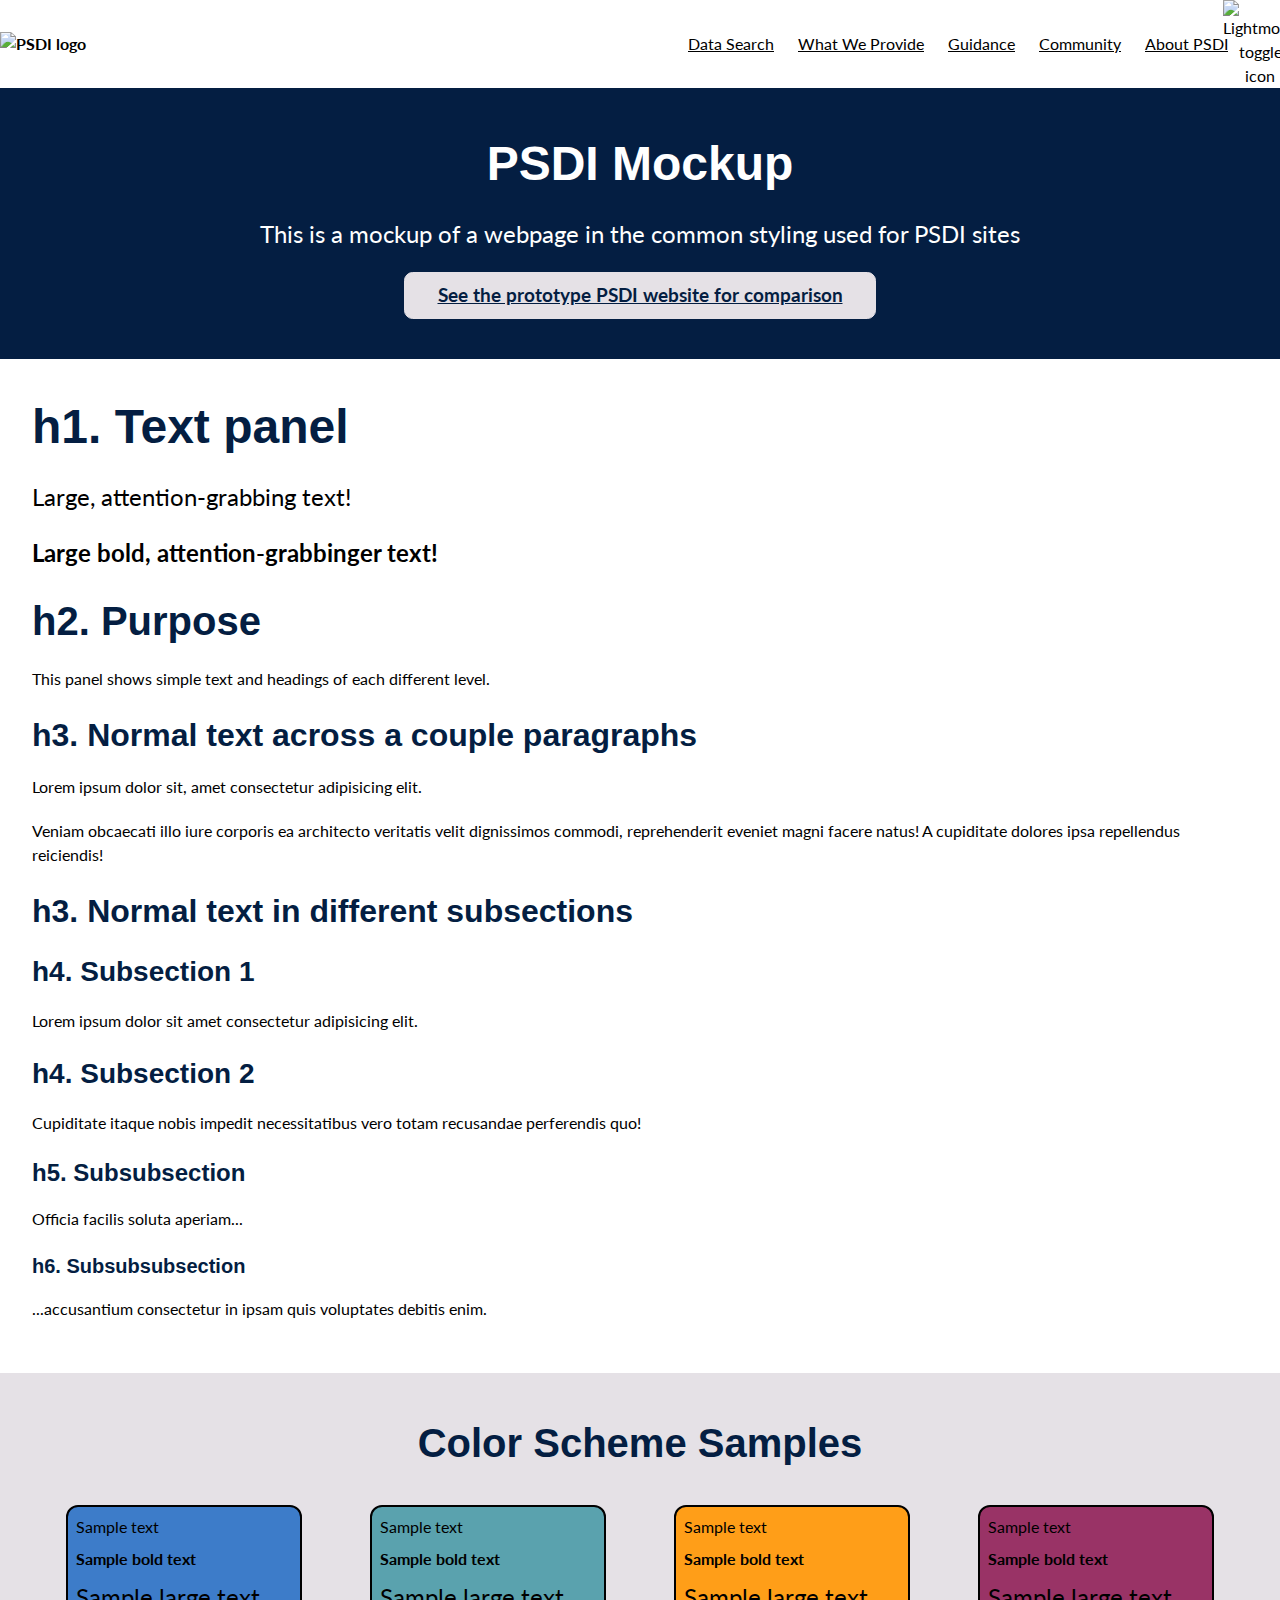
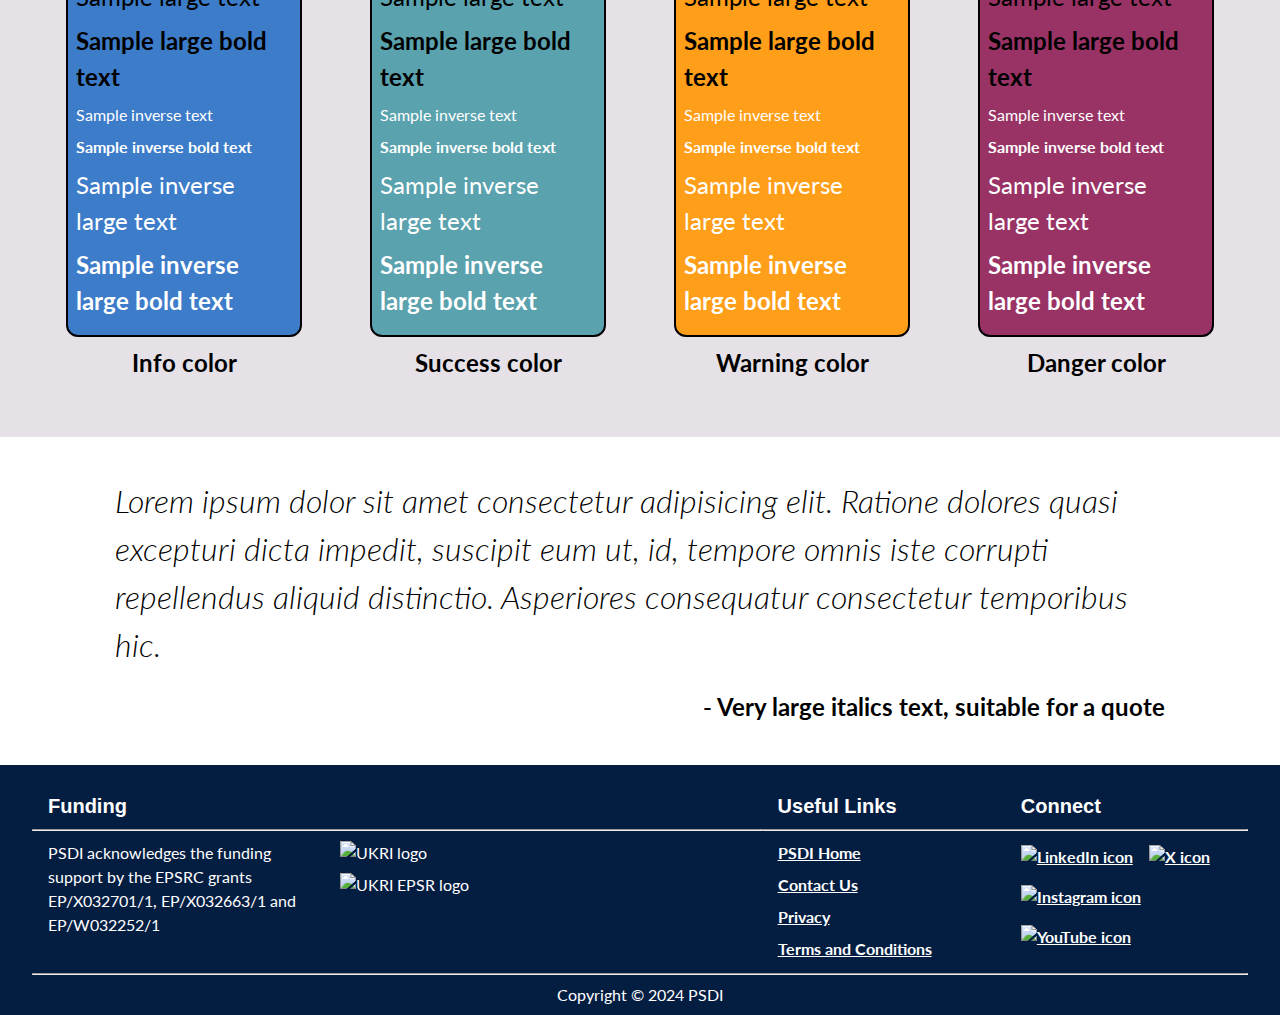
==== index.html @ dd7d6e01 "Cleanup unused reusable elements" ====
<!DOCTYPE html>
<html lang="en">

<head>
  <meta charset="UTF-8">
  <meta name="viewport" content="width=device-width, initial-scale=1.0">
  <link rel="icon" type="image/x-icon"
    href="https://psdi-uk.github.io/css-template/images/logo.svg">
    <link href="https://fonts.googleapis.com/css?family=Lato:400" rel="stylesheet" type="text/css">
    <link href="https://fonts.googleapis.com/css?family=Open+Sans+Condensed:700" rel="stylesheet" type="text/css">
    <link href="https://fonts.googleapis.com/css?family=Open+Sans:400" rel="stylesheet" type="text/css">
    <link href="https://fonts.googleapis.com/css?family=Lexend:400" rel="stylesheet" type="text/css">
  <link rel="stylesheet" href="style.css">
  <script src="color_mode.js" type="module"></script>
  <script type="module" defer>
    import { connectModeToggleButton } from './color_mode.js';
    connectModeToggleButton();
  </script>
  <title>PSDI Mockup</title>
</head>

<body>

  <header class="header" id="psdi-header">
    <div class="max-width-box navbar">
      <div class="header-left">
        <a class="navbar__brand" href="./">
          <div class="navbar__logo">
            <img src="https://psdi-uk.github.io/css-template/images/PSDI_Logo-darktext.png"
              alt="PSDI logo" class="lm-only">
            <img src="https://psdi-uk.github.io/css-template/images/PSDI_Logo-lighttext.png"
              alt="PSDI logo" class="dm-only">
          </div>
          <h5 class="navbar__title"></h5>
        </a>
      </div>
      <div class="navbar__items navbar__items--right">
        <a href="#" class="navbar__item navbar__link">Data Search</a>
        <a href="#" class="navbar__item navbar__link">What We Provide</a>
        <a href="#" class="navbar__item navbar__link">Guidance</a>
        <a href="#" class="navbar__item navbar__link">Community</a>
        <a href="#" class="navbar__item navbar__link">About PSDI</a>
        <button class="clean-btn color-mode-toggle"
          title="Switch between dark and light mode (currently light mode)"
          aria-label="Lightmode/darkmode toggle button">
          <img src="https://psdi-uk.github.io/css-template/images/lightmode-toggle-lm.svg"
            alt="Lightmode toggle icon" class="lm-only">
          <img src="https://psdi-uk.github.io/css-template/images/lightmode-toggle-dm.svg"
            alt="Darkmode toggle icon" class="dm-only">
        </button>
      </div>
    </div>
  </header>

  <div class="hero">
    <div class="max-width-box">
      <h1 class="hero__title">PSDI Mockup</h1>
      <p class="hero__subtitle">This is a mockup of a webpage in the common
        styling used for PSDI sites</p>
      <a class="button button--lg" href="https://psdistg.wpengine.com/">See the prototype PSDI
        website for comparison</a>
    </div>
  </div>

  <div class="text-panel">
    <div class="max-width-box">
      <h1>h1. Text panel</h1>
      <p class="large-text">Large, attention-grabbing text!</p>
      <p class="large-text bold-text">Large bold, attention-grabbinger text!</p>
      <h2>h2. Purpose</h2>
      <p>This panel shows simple text and headings of each different level.</p>
      <h3>h3. Normal text across a couple paragraphs</h3>
      <p>Lorem ipsum dolor sit, amet consectetur adipisicing elit.</p>
      <p>Veniam obcaecati illo iure corporis ea architecto veritatis velit dignissimos commodi,
        reprehenderit eveniet magni
        facere natus! A cupiditate dolores ipsa repellendus reiciendis!</p>
      <h3>h3. Normal text in different subsections</h3>
      <h4>h4. Subsection 1</h4>
      <p>Lorem ipsum dolor sit amet consectetur adipisicing elit.</p>
      <h4>h4. Subsection 2</h4>
      <p> Cupiditate itaque nobis impedit necessitatibus vero totam recusandae perferendis quo!</p>
      <h5>h5. Subsubsection</h5>
      <p>Officia facilis soluta aperiam...</p>
      <h6>h6. Subsubsubsection</h6>
      <p>...accusantium consectetur in ipsam quis voluptates debitis
        enim.</p>
    </div>
  </div>

  <div class="secondary">
    <div class="max-width-box">
      <h2 class="samples-heading">Color Scheme Samples</h2>
      <div class="samples-display">
        <div class="sample-card">
          <div class="color-sample info-bg">
            <p>Sample text</p>
            <p class="bold-text">Sample bold text</p>
            <p class="large-text">Sample large text</p>
            <p class="large-text bold-text">Sample large bold text</p>
            <p class="inverse-text">Sample inverse text</p>
            <p class="inverse-text bold-text">Sample inverse bold text</p>
            <p class="inverse-text large-text">Sample inverse large text</p>
            <p class="inverse-text large-text bold-text">Sample inverse large bold text</p>
          </div>
          <div class="sample-label">Info color</div>
        </div>
        <div class="sample-card">
          <div class="color-sample success-bg">
            <p>Sample text</p>
            <p class="bold-text">Sample bold text</p>
            <p class="large-text">Sample large text</p>
            <p class="large-text bold-text">Sample large bold text</p>
            <p class="inverse-text">Sample inverse text</p>
            <p class="inverse-text bold-text">Sample inverse bold text</p>
            <p class="inverse-text large-text">Sample inverse large text</p>
            <p class="inverse-text large-text bold-text">Sample inverse large bold text</p>
          </div>
          <div class="sample-label">Success color</div>
        </div>
        <div class="sample-card">
          <div class="color-sample warning-bg">
            <p>Sample text</p>
            <p class="bold-text">Sample bold text</p>
            <p class="large-text">Sample large text</p>
            <p class="large-text bold-text">Sample large bold text</p>
            <p class="inverse-text">Sample inverse text</p>
            <p class="inverse-text bold-text">Sample inverse bold text</p>
            <p class="inverse-text large-text">Sample inverse large text</p>
            <p class="inverse-text large-text bold-text">Sample inverse large bold text</p>
          </div>
          <div class="sample-label">Warning color</div>
        </div>
        <div class="sample-card">
          <div class="color-sample danger-bg">
            <p>Sample text</p>
            <p class="bold-text">Sample bold text</p>
            <p class="large-text">Sample large text</p>
            <p class="large-text bold-text">Sample large bold text</p>
            <p class="inverse-text">Sample inverse text</p>
            <p class="inverse-text bold-text">Sample inverse bold text</p>
            <p class="inverse-text large-text">Sample inverse large text</p>
            <p class="inverse-text large-text bold-text">Sample inverse large bold text</p>
          </div>
          <div class="sample-label">Danger color</div>
        </div>
      </div>
    </div>
  </div>

  <div class="quote-panel">
    <div class="max-width-box">
      <div class="big-flexigap"></div>
      <div class="quote-display">
        <p class="quote verylarge-text italics-text">Lorem ipsum dolor sit amet consectetur
          adipisicing
          elit. Ratione dolores quasi excepturi dicta impedit, suscipit eum ut, id, tempore omnis
          iste corrupti repellendus aliquid distinctio. Asperiores consequatur consectetur
          temporibus hic.</p>
        <div class="attribution secondary-text-dark">- Very large italics text, suitable for a quote
        </div>
      </div>
      <div class="big-flexigap"></div>
    </div>
  </div>

  <footer class="footer">
    <div class="max-width-box">
      <div class="footer__links">
        <div id="footer__links__left">
          <div class="footer__title">
            <h6>Funding</h6>
          </div>
          <h6 class="footer__title"><br></h6>
          <div class="footer__hline">
            <hr>
          </div>
          <ul class="footer__col footer__items clean-list">
            <li class="funding-text">PSDI acknowledges the funding support by the EPSRC grants
              EP/X032701/1, EP/X032663/1 and EP/W032252/1</li>
          </ul>
          <ul class="footer__col footer__items clean-list">
            <li>
              <img class="lm-only"
                src="https://psdi-uk.github.io/css-template/images/UKRI-lighttext.png" alt="UKRI logo">
              <img class="dm-only" src="https://psdi-uk.github.io/css-template/images/UKRI-darktext.png"
                alt="UKRI logo">
            </li>
            <li>
              <img class="lm-only"
                src="https://psdi-uk.github.io/css-template/images/UKRI_EPSR-lighttext.png"
                alt="UKRI EPSR logo">
              <img class="dm-only"
                src="https://psdi-uk.github.io/css-template/images/UKRI_EPSR-darktext.png"
                alt="UKRI EPSR logo">
            </li>
          </ul>
          <div class="footer__hline small-screen-only">
            <hr>
          </div>
        </div>
        <div id="footer__links__right">
          <div class="footer__title">
            <h6>Useful Links</h6>
          </div>
          <div class="footer__title">
            <h6>Connect</h6>
          </div>
          <div class="footer__hline">
            <hr>
          </div>
          <ul class="footer__col footer__items clean-list">
            <li><a href="https://psdi.ac.uk/">PSDI Home</a></li>
            <li><a href="https://www.psdi.ac.uk/contact/">Contact Us</a></li>
            <li><a href="#">Privacy</a></li>
            <li><a href="#">Terms and Conditions</a></li>
          </ul>
          <p class="footer__col" id="footer-icon-list">
            <a href="#" class="footer-icon">
              <img src="https://psdi-uk.github.io/css-template/images/In-White-128.png"
                alt="LinkedIn icon" class="lm-only">
              <img src="https://psdi-uk.github.io/css-template/images/In-Black-128.png"
                alt="LinkedIn icon" class="dm-only">
            </a>
            <a href="#" class="footer-icon">
              <img src="https://psdi-uk.github.io/css-template/images/x-logo-white.svg" alt="X icon"
                class="lm-only">
              <img src="https://psdi-uk.github.io/css-template/images/x-logo-black.svg" alt="X icon"
                class="dm-only">
            </a>
            <a href="#" class="footer-icon">
              <img src="https://psdi-uk.github.io/css-template/images/Instagram_Glyph_White.svg"
                alt="Instagram icon" class="lm-only">
              <img src="https://psdi-uk.github.io/css-template/images/Instagram_Glyph_Black.svg"
                alt="Instagram icon" class="dm-only">
            </a>
            <a href="#" class="footer-icon">
              <img src="https://psdi-uk.github.io/css-template/images/yt_icon_mono-white.png"
                alt="YouTube icon" class="lm-only">
              <img src="https://psdi-uk.github.io/css-template/images/yt_icon_mono-dark.png"
                alt="YouTube icon" class="dm-only">
            </a>
          </p>
          <div class="footer__hline small-screen-only">
            <hr>
          </div>
        </div>
      </div>
      <div class="footer__hline big-screen-only">
        <hr>
      </div>
      <div class="footer__copyright__text text--center">Copyright © 2024 PSDI</div>
    </div>
  </footer>

</body>

</html>
---- style.css ----
@import url("psdi-common.css");

.button {
  --ifm-button-size-multiplier: 1;
  background-color            : var(--ifm-button-background-color);
  color                       : var(--ifm-button-color);
  border                      : 1px solid var(--ifm-button-background-color);
  border-radius               : calc(0.4rem*var(--ifm-button-size-multiplier));
  cursor                      : pointer;
  font-size                   : calc(.875rem*var(--ifm-button-size-multiplier));
  font-weight                 : bold;
  line-height                 : 1.5;
  padding                     : calc(0.375rem*var(--ifm-button-size-multiplier)) calc(1.5rem*var(--ifm-button-size-multiplier));
  text-align                  : center;
  transition-duration         : 200ms;
  transition-property         : color, background, border-color;
  -webkit-user-select         : none;
  user-select                 : none;
}

.button:hover {
  --ifm-button-background-color: var(--ifm-button-background-color-dark);
}

.button.button--lg {
  --ifm-button-size-multiplier: 1.35;
}

.text-panel {
  padding: 2rem;
}

.secondary .max-width-box {
  display        : flex;
  flex-direction : column;
  justify-content: center;
  align-items    : center;
  padding        : 2em;
}

.samples-heading {
  font-size    : 2.5rem;
  font-weight  : 900;
  margin-bottom: 1rem;
  color        : var(--ifm-heading-color-secondary);
}

.samples-display {
  width          : 100%;
  display        : flex;
  justify-content: space-around;
  flex-wrap      : wrap;
}

.sample-card {
  flex           : 0 1 20%;
  padding        : 1rem 0.25rem;
  display        : flex;
  flex-direction : column;
  align-items    : center;
  justify-content: baseline;
  gap            : 8px;
}

.color-sample {
  width        : 100%;
  padding      : 0.5rem;
  border       : 2px solid var(--psdi-dark-text-color-body);
  border-radius: 0.75rem;
}

.color-sample p {
  margin-bottom: 0.5rem;
}

.info-bg {
  background-color: var(--ifm-color-info);
}

.success-bg {
  background-color: var(--ifm-color-success);
}

.warning-bg {
  background-color: var(--ifm-color-warning);
}

.danger-bg {
  background-color: var(--ifm-color-danger);
}

.bold-text {
  font-weight: bold;
}

.large-text {
  font-size: 1.5rem;
}

.verylarge-text {
  font-size: 2rem;
}

.italics-text {
  font-weight: 300;
  font-style : italic;
}

.inverse-text {
  color: var(--psdi-light-text-color-body)
}

.sample-label {
  font-size  : 1.5rem;
  text-align : center;
  font-weight: bold;
}

.info-bg {
  background-color: var(--ifm-color-info);
}

.sample-text {
  text-align: center;
}

.quote-panel .max-width-box {
  display        : flex;
  justify-content: stretch;
  padding        : 2rem;
}

.quote-display {
  flex           : 0 1 1050px;
  display        : flex;
  flex-direction : column;
  justify-content: center;
}

.quote {
  flex-grow : 0;
  align-self: start;
}

.attribution {
  align-self : end;
  font-size  : 24px;
  font-weight: 700;
}
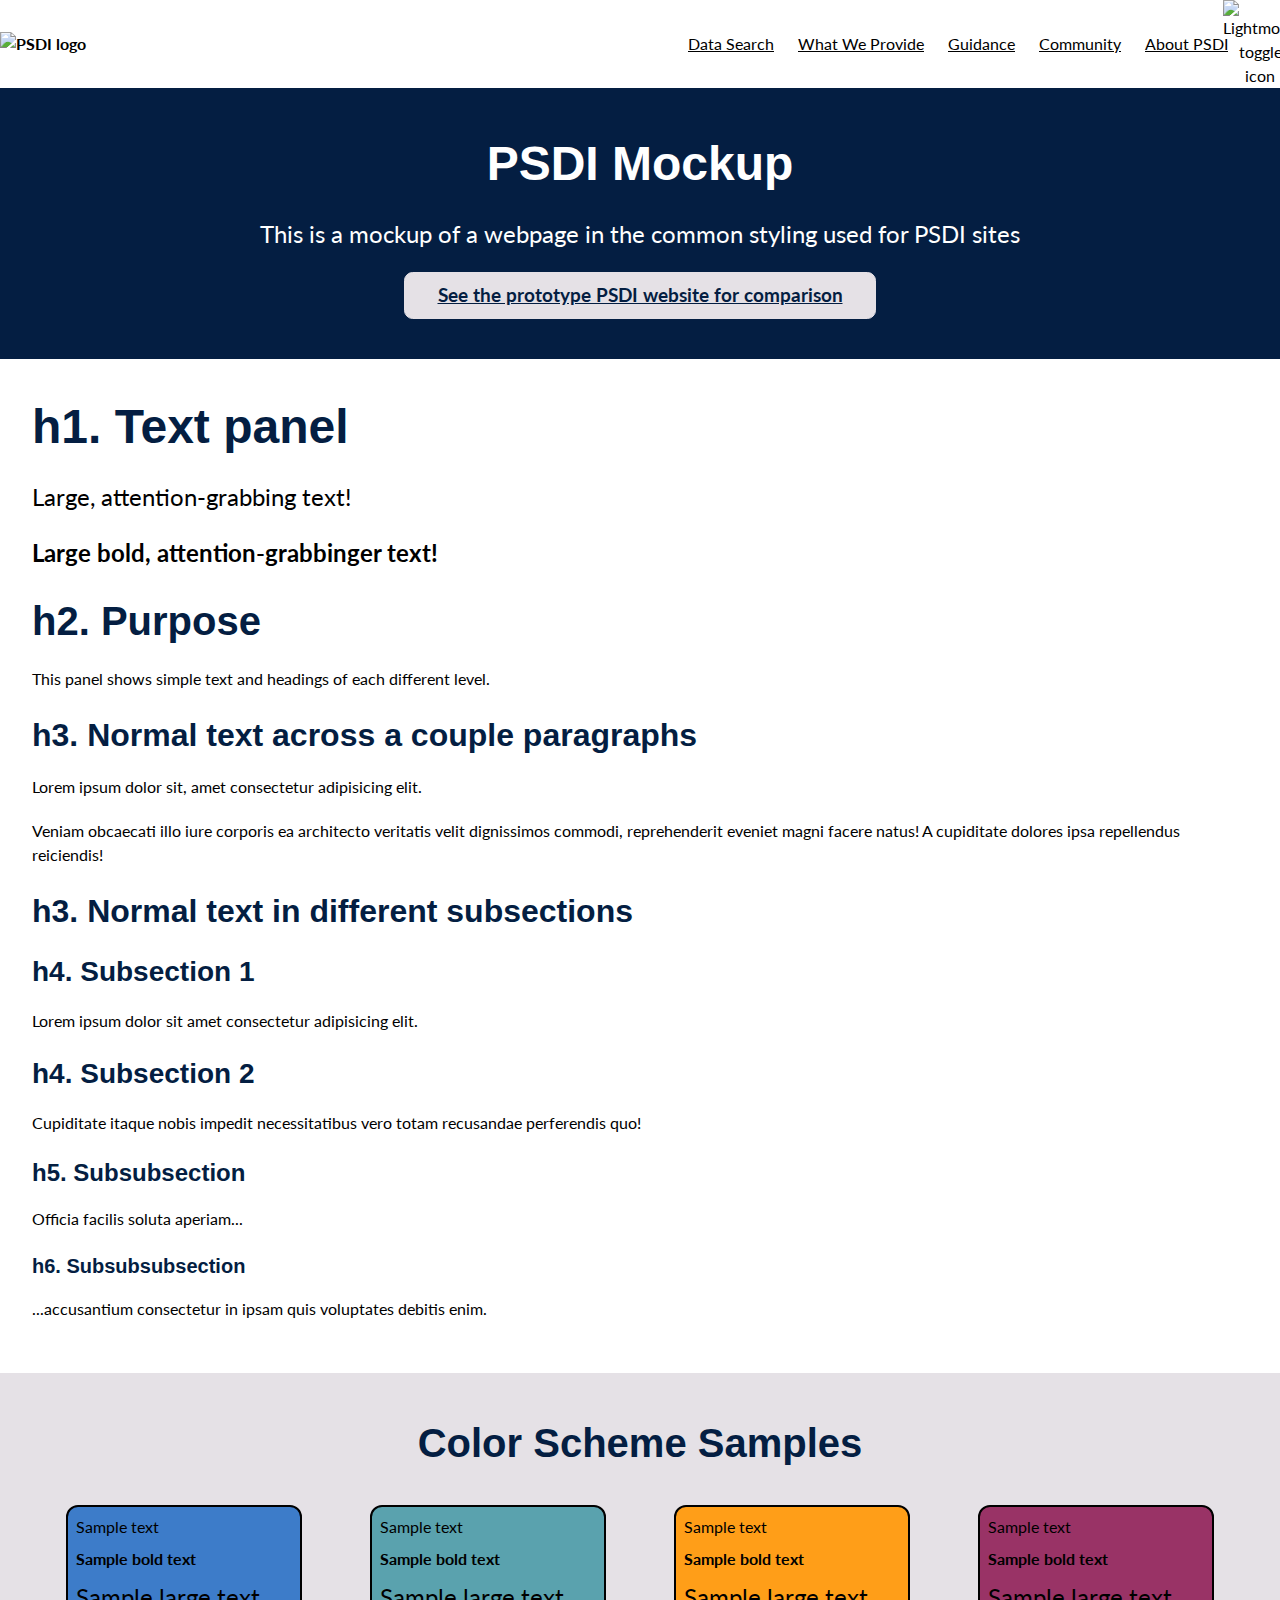
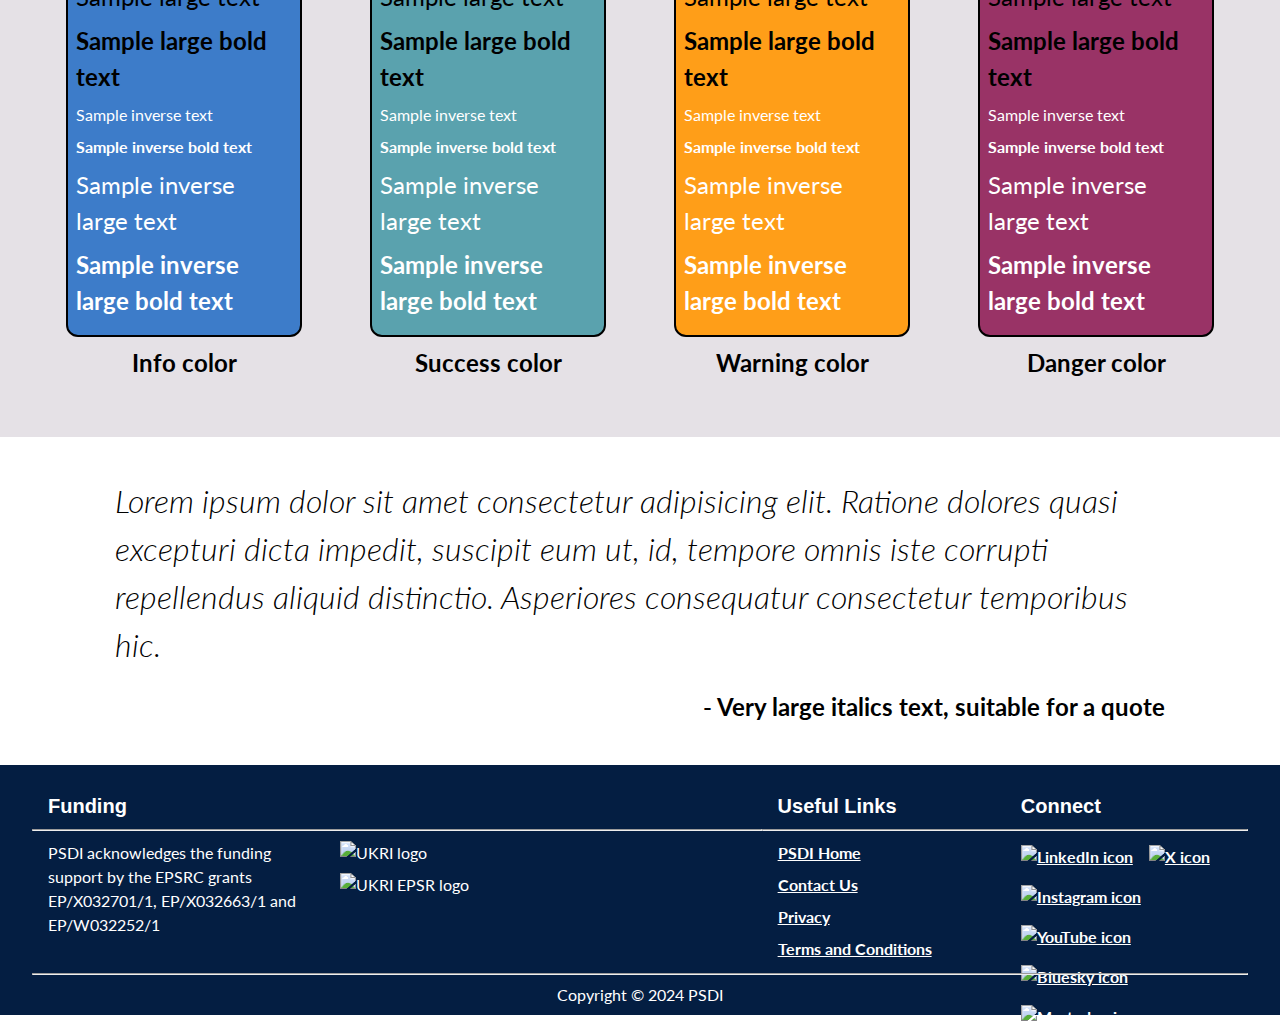
==== commit 36ba0a01: "Add Bluesky and Mastodon social links" ====
--- a/index.html
+++ b/index.html
@@ -215,30 +215,42 @@
             <li><a href="#">Terms and Conditions</a></li>
           </ul>
           <p class="footer__col" id="footer-icon-list">
-            <a href="#" class="footer-icon">
+            <a href="https://www.linkedin.com/company/psdiuk/" class="footer-icon">
               <img src="https://psdi-uk.github.io/css-template/images/In-White-128.png"
                 alt="LinkedIn icon" class="lm-only">
               <img src="https://psdi-uk.github.io/css-template/images/In-Black-128.png"
                 alt="LinkedIn icon" class="dm-only">
             </a>
-            <a href="#" class="footer-icon">
+            <a href="https://twitter.com/psdi_uk" class="footer-icon">
               <img src="https://psdi-uk.github.io/css-template/images/x-logo-white.svg" alt="X icon"
                 class="lm-only">
               <img src="https://psdi-uk.github.io/css-template/images/x-logo-black.svg" alt="X icon"
                 class="dm-only">
             </a>
-            <a href="#" class="footer-icon">
+            <a href="https://www.instagram.com/psdi_uk" class="footer-icon">
               <img src="https://psdi-uk.github.io/css-template/images/Instagram_Glyph_White.svg"
                 alt="Instagram icon" class="lm-only">
               <img src="https://psdi-uk.github.io/css-template/images/Instagram_Glyph_Black.svg"
                 alt="Instagram icon" class="dm-only">
             </a>
-            <a href="#" class="footer-icon">
+            <a href="https://www.youtube.com/@PSDI_UK" class="footer-icon">
               <img src="https://psdi-uk.github.io/css-template/images/yt_icon_mono-white.png"
                 alt="YouTube icon" class="lm-only">
               <img src="https://psdi-uk.github.io/css-template/images/yt_icon_mono-dark.png"
                 alt="YouTube icon" class="dm-only">
             </a>
+            <a href="https://bsky.app/profile/psdi-uk.bsky.social" class="footer-icon">
+              <img src="https://psdi-uk.github.io/css-template/images/Bluesky_Logo_white.svg"
+                alt="Bluesky icon" class="lm-only">
+              <img src="https://psdi-uk.github.io/css-template/images/Bluesky_Logo_black.svg"
+                alt="Bluesky icon" class="dm-only">
+            </a>
+            <a href="https://mstdn.science/@PSDI" class="footer-icon">
+              <img src="https://psdi-uk.github.io/css-template/images/Mastodon_logotype_(simple)_white.svg"
+                alt="Mastodon icon" class="lm-only">
+              <img src="https://psdi-uk.github.io/css-template/images/Mastodon_logotype_(simple)_black.svg"
+                alt="Mastodon icon" class="dm-only">
+            </a>
           </p>
           <div class="footer__hline small-screen-only">
             <hr>
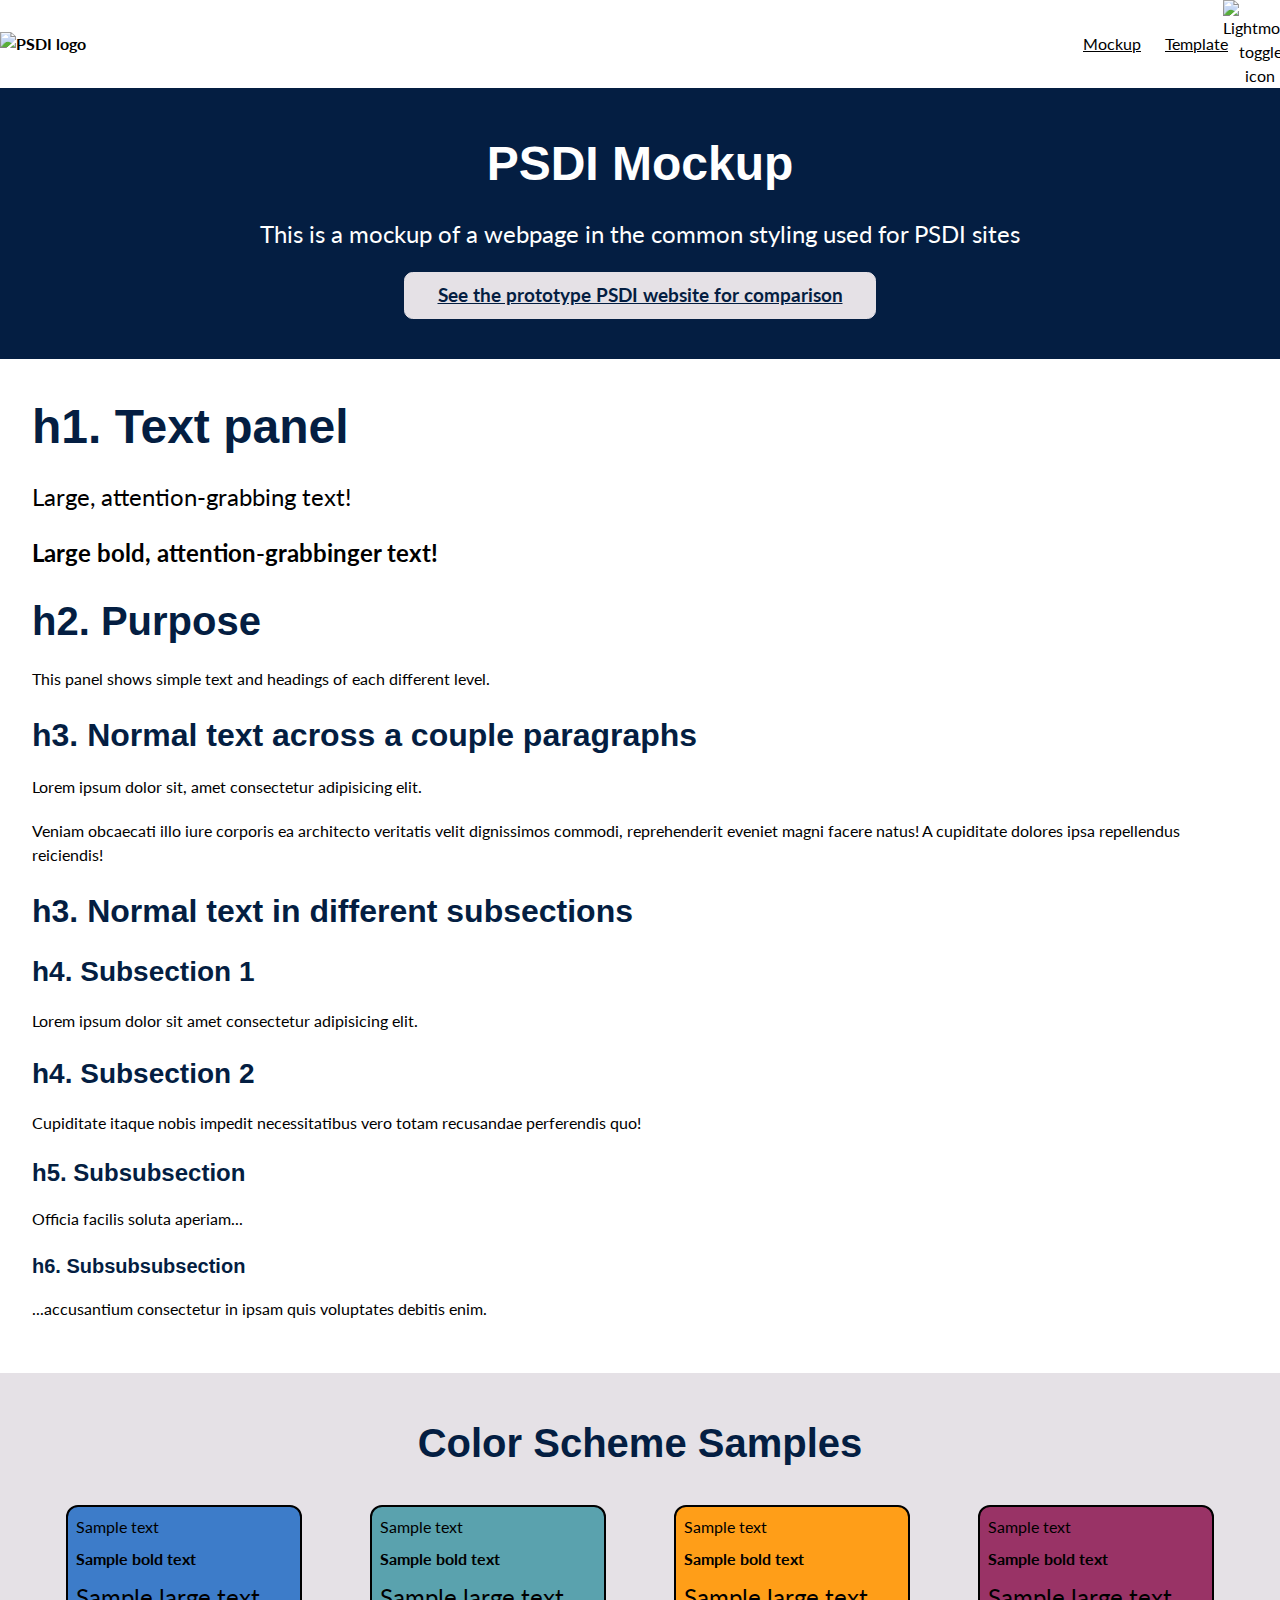
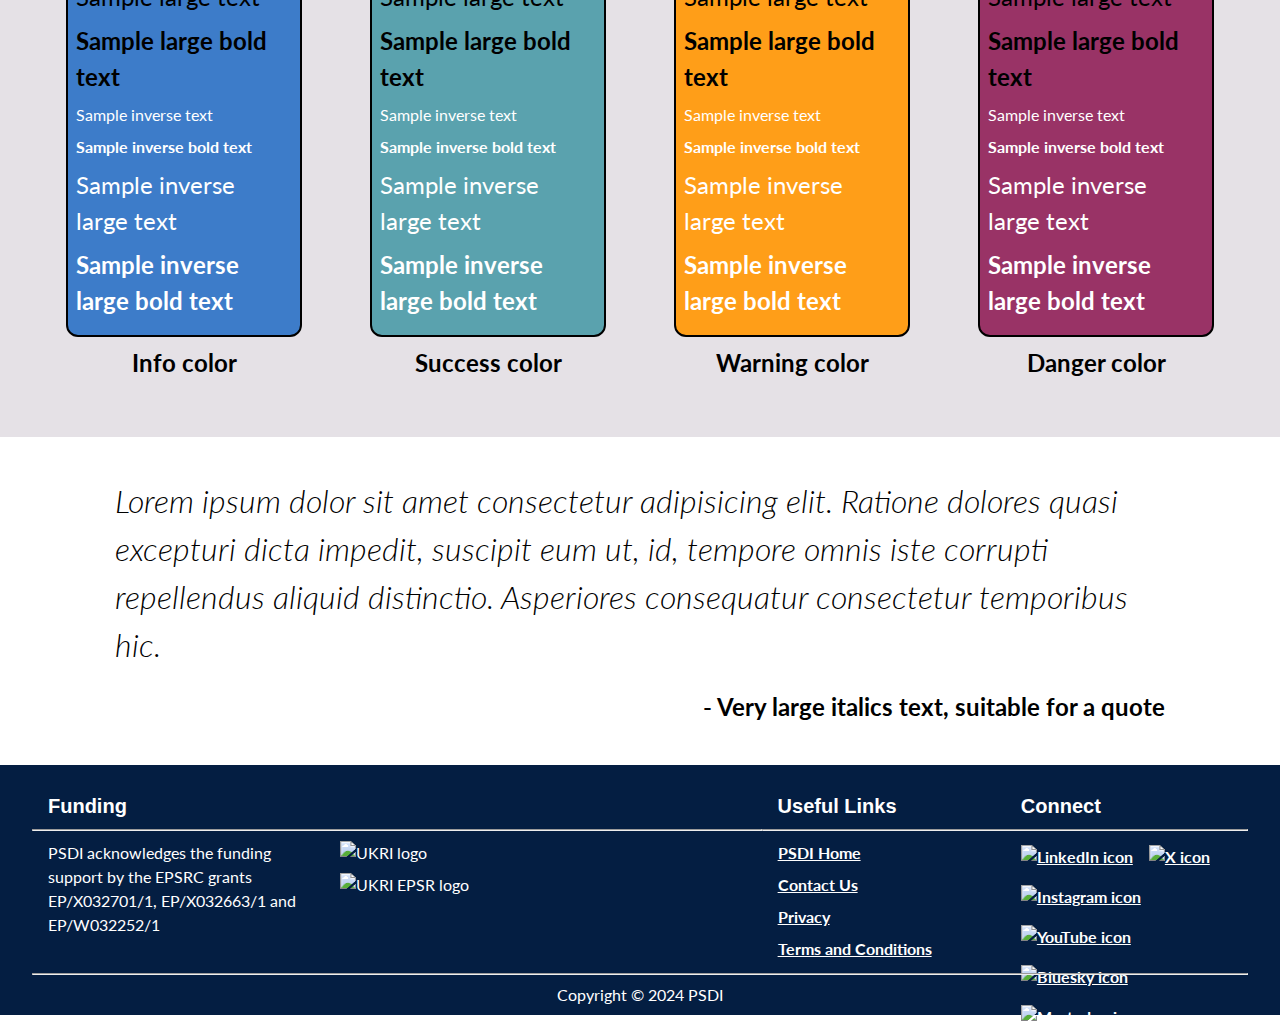
==== commit b2b33808: "Add header links for mockup and template" ====
--- a/index.html
+++ b/index.html
@@ -35,11 +35,8 @@
         </a>
       </div>
       <div class="navbar__items navbar__items--right">
-        <a href="#" class="navbar__item navbar__link">Data Search</a>
-        <a href="#" class="navbar__item navbar__link">What We Provide</a>
-        <a href="#" class="navbar__item navbar__link">Guidance</a>
-        <a href="#" class="navbar__item navbar__link">Community</a>
-        <a href="#" class="navbar__item navbar__link">About PSDI</a>
+        <a href="./index.html" class="navbar__item navbar__link">Mockup</a>
+        <a href="./template.html" class="navbar__item navbar__link">Template</a>
         <button class="clean-btn color-mode-toggle"
           title="Switch between dark and light mode (currently light mode)"
           aria-label="Lightmode/darkmode toggle button">
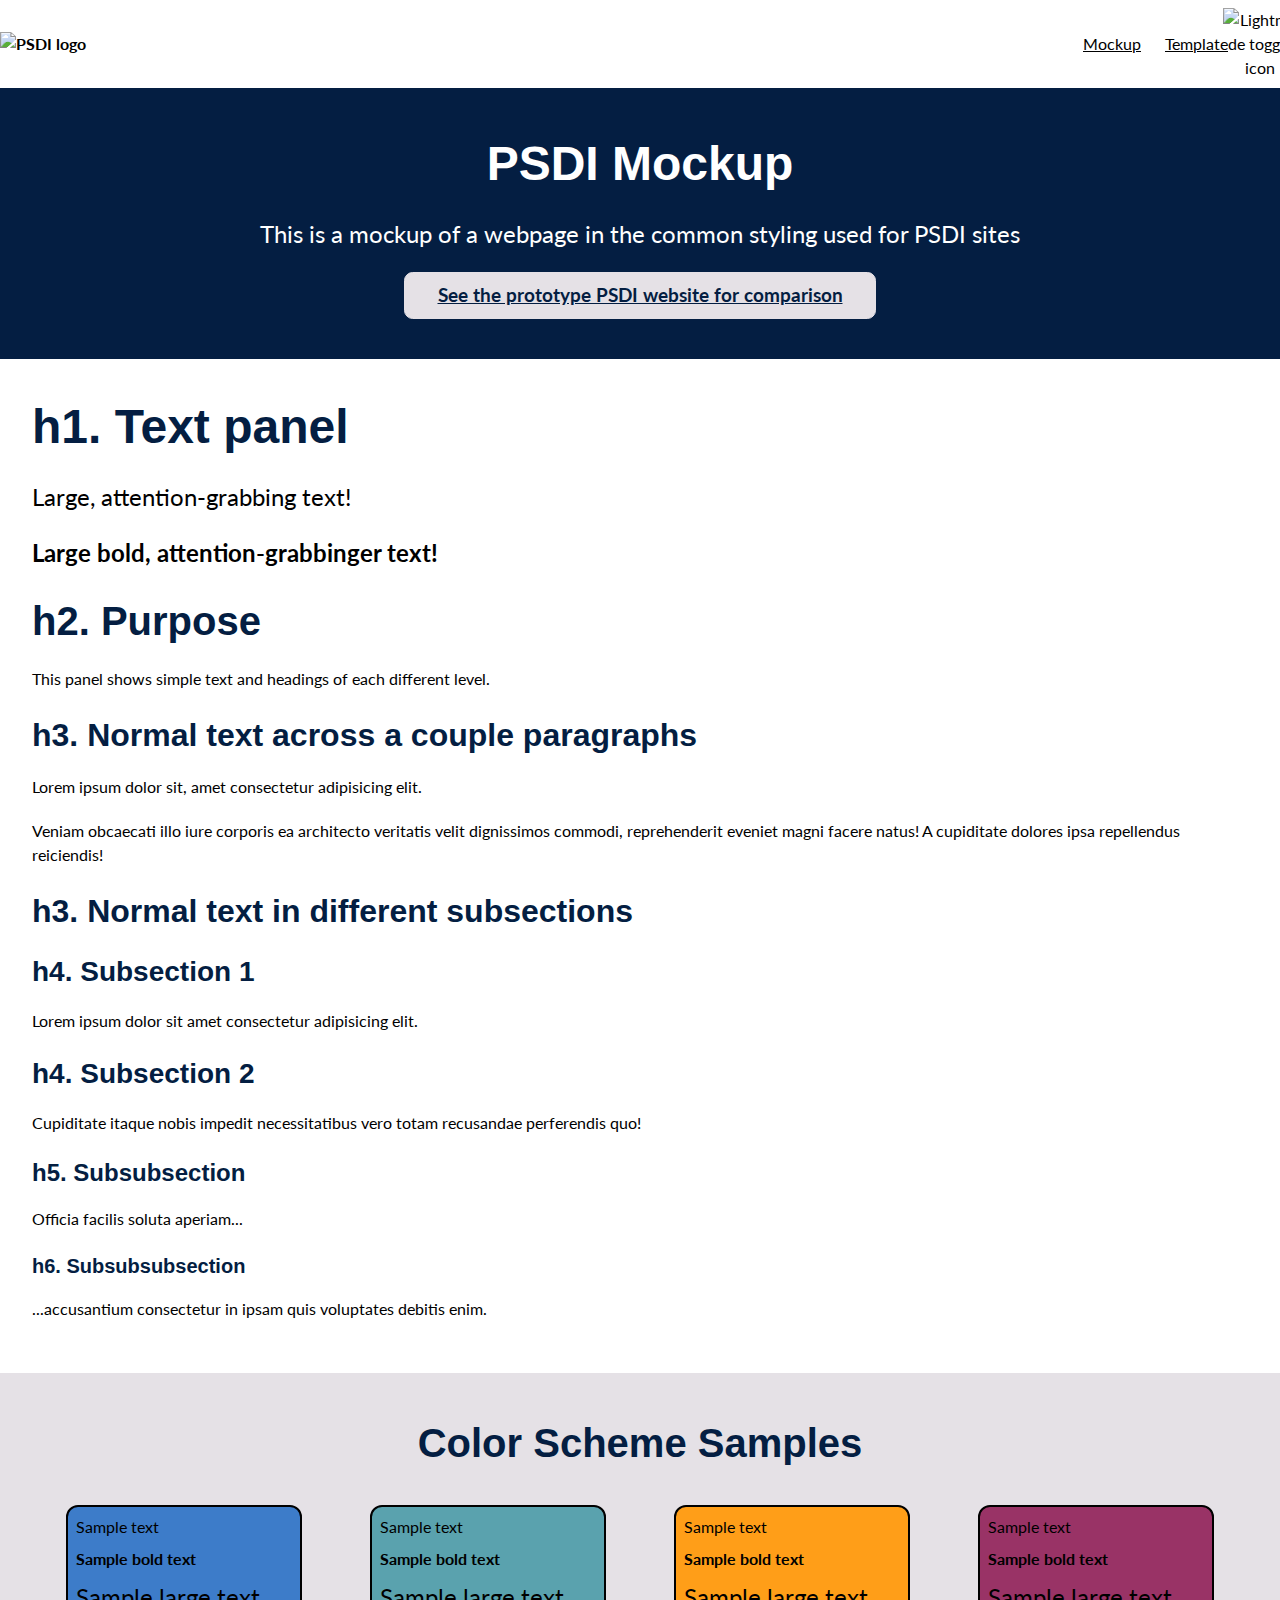
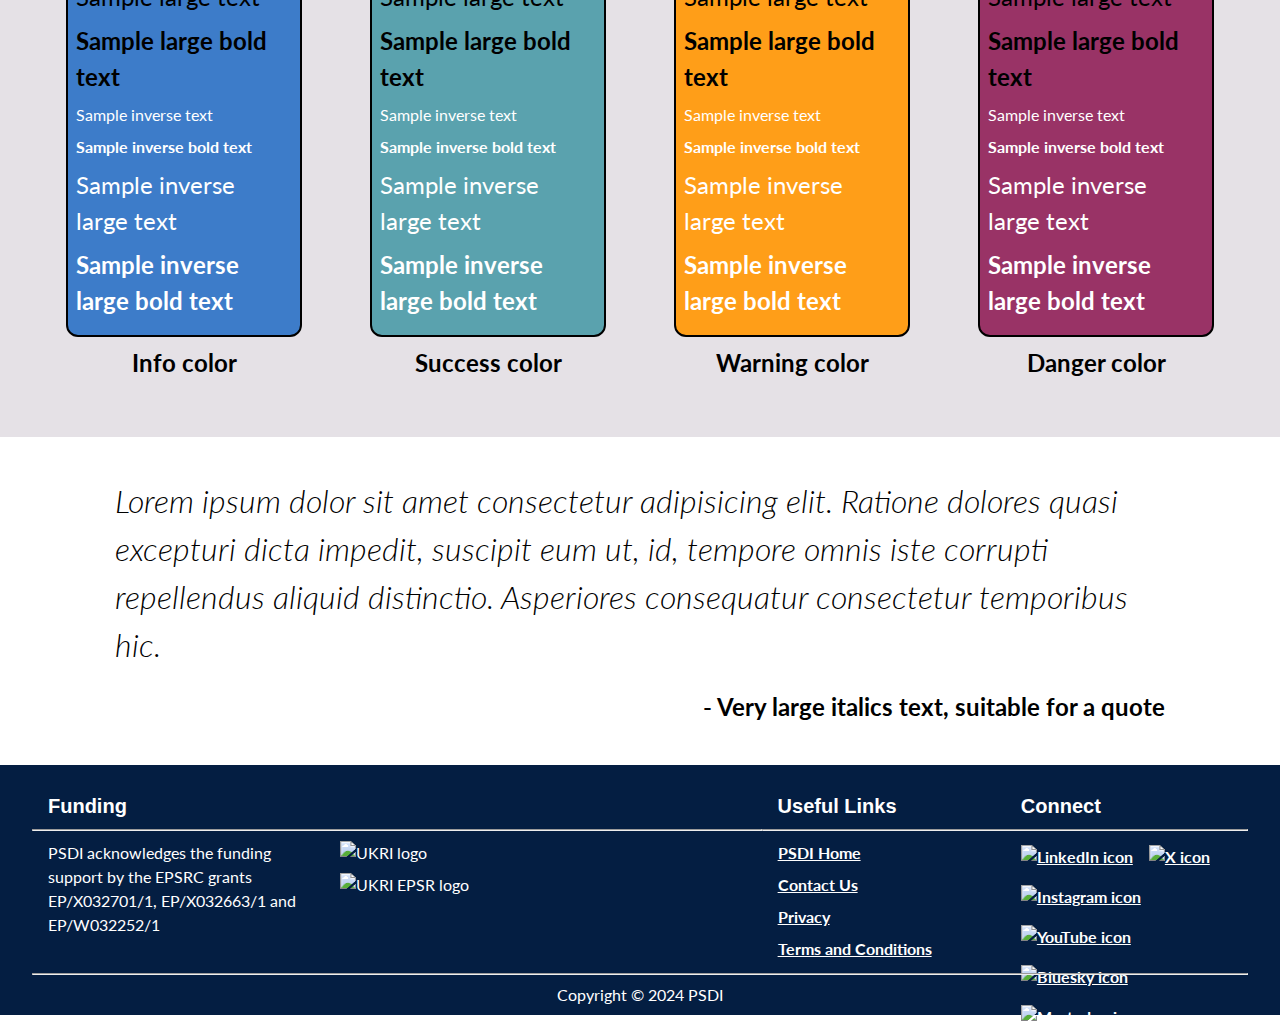
==== commit 860553fd: "Formatting pass" ====
--- a/index.html
+++ b/index.html
@@ -4,16 +4,15 @@
 <head>
   <meta charset="UTF-8">
   <meta name="viewport" content="width=device-width, initial-scale=1.0">
-  <link rel="icon" type="image/x-icon"
-    href="https://psdi-uk.github.io/css-template/images/logo.svg">
-    <link href="https://fonts.googleapis.com/css?family=Lato:400" rel="stylesheet" type="text/css">
-    <link href="https://fonts.googleapis.com/css?family=Open+Sans+Condensed:700" rel="stylesheet" type="text/css">
-    <link href="https://fonts.googleapis.com/css?family=Open+Sans:400" rel="stylesheet" type="text/css">
-    <link href="https://fonts.googleapis.com/css?family=Lexend:400" rel="stylesheet" type="text/css">
+  <link rel="icon" type="image/x-icon" href="https://psdi-uk.github.io/css-template/images/logo.svg">
+  <link href="https://fonts.googleapis.com/css?family=Lato:400" rel="stylesheet" type="text/css">
+  <link href="https://fonts.googleapis.com/css?family=Open+Sans+Condensed:700" rel="stylesheet" type="text/css">
+  <link href="https://fonts.googleapis.com/css?family=Open+Sans:400" rel="stylesheet" type="text/css">
+  <link href="https://fonts.googleapis.com/css?family=Lexend:400" rel="stylesheet" type="text/css">
   <link rel="stylesheet" href="style.css">
-  <script src="color_mode.js" type="module"></script>
+  <script src="psdi-common.js" type="module"></script>
   <script type="module" defer>
-    import { connectModeToggleButton } from './color_mode.js';
+    import { connectModeToggleButton } from './psdi-common.js';
     connectModeToggleButton();
   </script>
   <title>PSDI Mockup</title>
@@ -26,10 +25,10 @@
       <div class="header-left">
         <a class="navbar__brand" href="./">
           <div class="navbar__logo">
-            <img src="https://psdi-uk.github.io/css-template/images/PSDI_Logo-darktext.png"
-              alt="PSDI logo" class="lm-only">
-            <img src="https://psdi-uk.github.io/css-template/images/PSDI_Logo-lighttext.png"
-              alt="PSDI logo" class="dm-only">
+            <img src="https://psdi-uk.github.io/css-template/images/PSDI_Logo-darktext.png" alt="PSDI logo"
+              class="lm-only">
+            <img src="https://psdi-uk.github.io/css-template/images/PSDI_Logo-lighttext.png" alt="PSDI logo"
+              class="dm-only">
           </div>
           <h5 class="navbar__title"></h5>
         </a>
@@ -37,13 +36,12 @@
       <div class="navbar__items navbar__items--right">
         <a href="./index.html" class="navbar__item navbar__link">Mockup</a>
         <a href="./template.html" class="navbar__item navbar__link">Template</a>
-        <button class="clean-btn color-mode-toggle"
-          title="Switch between dark and light mode (currently light mode)"
+        <button class="clean-btn color-mode-toggle" title="Switch between dark and light mode (currently light mode)"
           aria-label="Lightmode/darkmode toggle button">
-          <img src="https://psdi-uk.github.io/css-template/images/lightmode-toggle-lm.svg"
-            alt="Lightmode toggle icon" class="lm-only">
-          <img src="https://psdi-uk.github.io/css-template/images/lightmode-toggle-dm.svg"
-            alt="Darkmode toggle icon" class="dm-only">
+          <img src="https://psdi-uk.github.io/css-template/images/lightmode-toggle-lm.svg" alt="Lightmode toggle icon"
+            class="lm-only">
+          <img src="https://psdi-uk.github.io/css-template/images/lightmode-toggle-dm.svg" alt="Darkmode toggle icon"
+            class="dm-only">
         </button>
       </div>
     </div>
@@ -177,17 +175,15 @@
           </ul>
           <ul class="footer__col footer__items clean-list">
             <li>
-              <img class="lm-only"
-                src="https://psdi-uk.github.io/css-template/images/UKRI-lighttext.png" alt="UKRI logo">
+              <img class="lm-only" src="https://psdi-uk.github.io/css-template/images/UKRI-lighttext.png"
+                alt="UKRI logo">
               <img class="dm-only" src="https://psdi-uk.github.io/css-template/images/UKRI-darktext.png"
                 alt="UKRI logo">
             </li>
             <li>
-              <img class="lm-only"
-                src="https://psdi-uk.github.io/css-template/images/UKRI_EPSR-lighttext.png"
+              <img class="lm-only" src="https://psdi-uk.github.io/css-template/images/UKRI_EPSR-lighttext.png"
                 alt="UKRI EPSR logo">
-              <img class="dm-only"
-                src="https://psdi-uk.github.io/css-template/images/UKRI_EPSR-darktext.png"
+              <img class="dm-only" src="https://psdi-uk.github.io/css-template/images/UKRI_EPSR-darktext.png"
                 alt="UKRI EPSR logo">
             </li>
           </ul>
@@ -213,34 +209,32 @@
           </ul>
           <p class="footer__col" id="footer-icon-list">
             <a href="https://www.linkedin.com/company/psdiuk/" class="footer-icon">
-              <img src="https://psdi-uk.github.io/css-template/images/In-White-128.png"
-                alt="LinkedIn icon" class="lm-only">
-              <img src="https://psdi-uk.github.io/css-template/images/In-Black-128.png"
-                alt="LinkedIn icon" class="dm-only">
+              <img src="https://psdi-uk.github.io/css-template/images/In-White-128.png" alt="LinkedIn icon"
+                class="lm-only">
+              <img src="https://psdi-uk.github.io/css-template/images/In-Black-128.png" alt="LinkedIn icon"
+                class="dm-only">
             </a>
             <a href="https://twitter.com/psdi_uk" class="footer-icon">
-              <img src="https://psdi-uk.github.io/css-template/images/x-logo-white.svg" alt="X icon"
-                class="lm-only">
-              <img src="https://psdi-uk.github.io/css-template/images/x-logo-black.svg" alt="X icon"
-                class="dm-only">
+              <img src="https://psdi-uk.github.io/css-template/images/x-logo-white.svg" alt="X icon" class="lm-only">
+              <img src="https://psdi-uk.github.io/css-template/images/x-logo-black.svg" alt="X icon" class="dm-only">
             </a>
             <a href="https://www.instagram.com/psdi_uk" class="footer-icon">
-              <img src="https://psdi-uk.github.io/css-template/images/Instagram_Glyph_White.svg"
-                alt="Instagram icon" class="lm-only">
-              <img src="https://psdi-uk.github.io/css-template/images/Instagram_Glyph_Black.svg"
-                alt="Instagram icon" class="dm-only">
+              <img src="https://psdi-uk.github.io/css-template/images/Instagram_Glyph_White.svg" alt="Instagram icon"
+                class="lm-only">
+              <img src="https://psdi-uk.github.io/css-template/images/Instagram_Glyph_Black.svg" alt="Instagram icon"
+                class="dm-only">
             </a>
             <a href="https://www.youtube.com/@PSDI_UK" class="footer-icon">
-              <img src="https://psdi-uk.github.io/css-template/images/yt_icon_mono-white.png"
-                alt="YouTube icon" class="lm-only">
-              <img src="https://psdi-uk.github.io/css-template/images/yt_icon_mono-dark.png"
-                alt="YouTube icon" class="dm-only">
+              <img src="https://psdi-uk.github.io/css-template/images/yt_icon_mono-white.png" alt="YouTube icon"
+                class="lm-only">
+              <img src="https://psdi-uk.github.io/css-template/images/yt_icon_mono-dark.png" alt="YouTube icon"
+                class="dm-only">
             </a>
             <a href="https://bsky.app/profile/psdi-uk.bsky.social" class="footer-icon">
-              <img src="https://psdi-uk.github.io/css-template/images/Bluesky_Logo_white.svg"
-                alt="Bluesky icon" class="lm-only">
-              <img src="https://psdi-uk.github.io/css-template/images/Bluesky_Logo_black.svg"
-                alt="Bluesky icon" class="dm-only">
+              <img src="https://psdi-uk.github.io/css-template/images/Bluesky_Logo_white.svg" alt="Bluesky icon"
+                class="lm-only">
+              <img src="https://psdi-uk.github.io/css-template/images/Bluesky_Logo_black.svg" alt="Bluesky icon"
+                class="dm-only">
             </a>
             <a href="https://mstdn.science/@PSDI" class="footer-icon">
               <img src="https://psdi-uk.github.io/css-template/images/Mastodon_logotype_(simple)_white.svg"
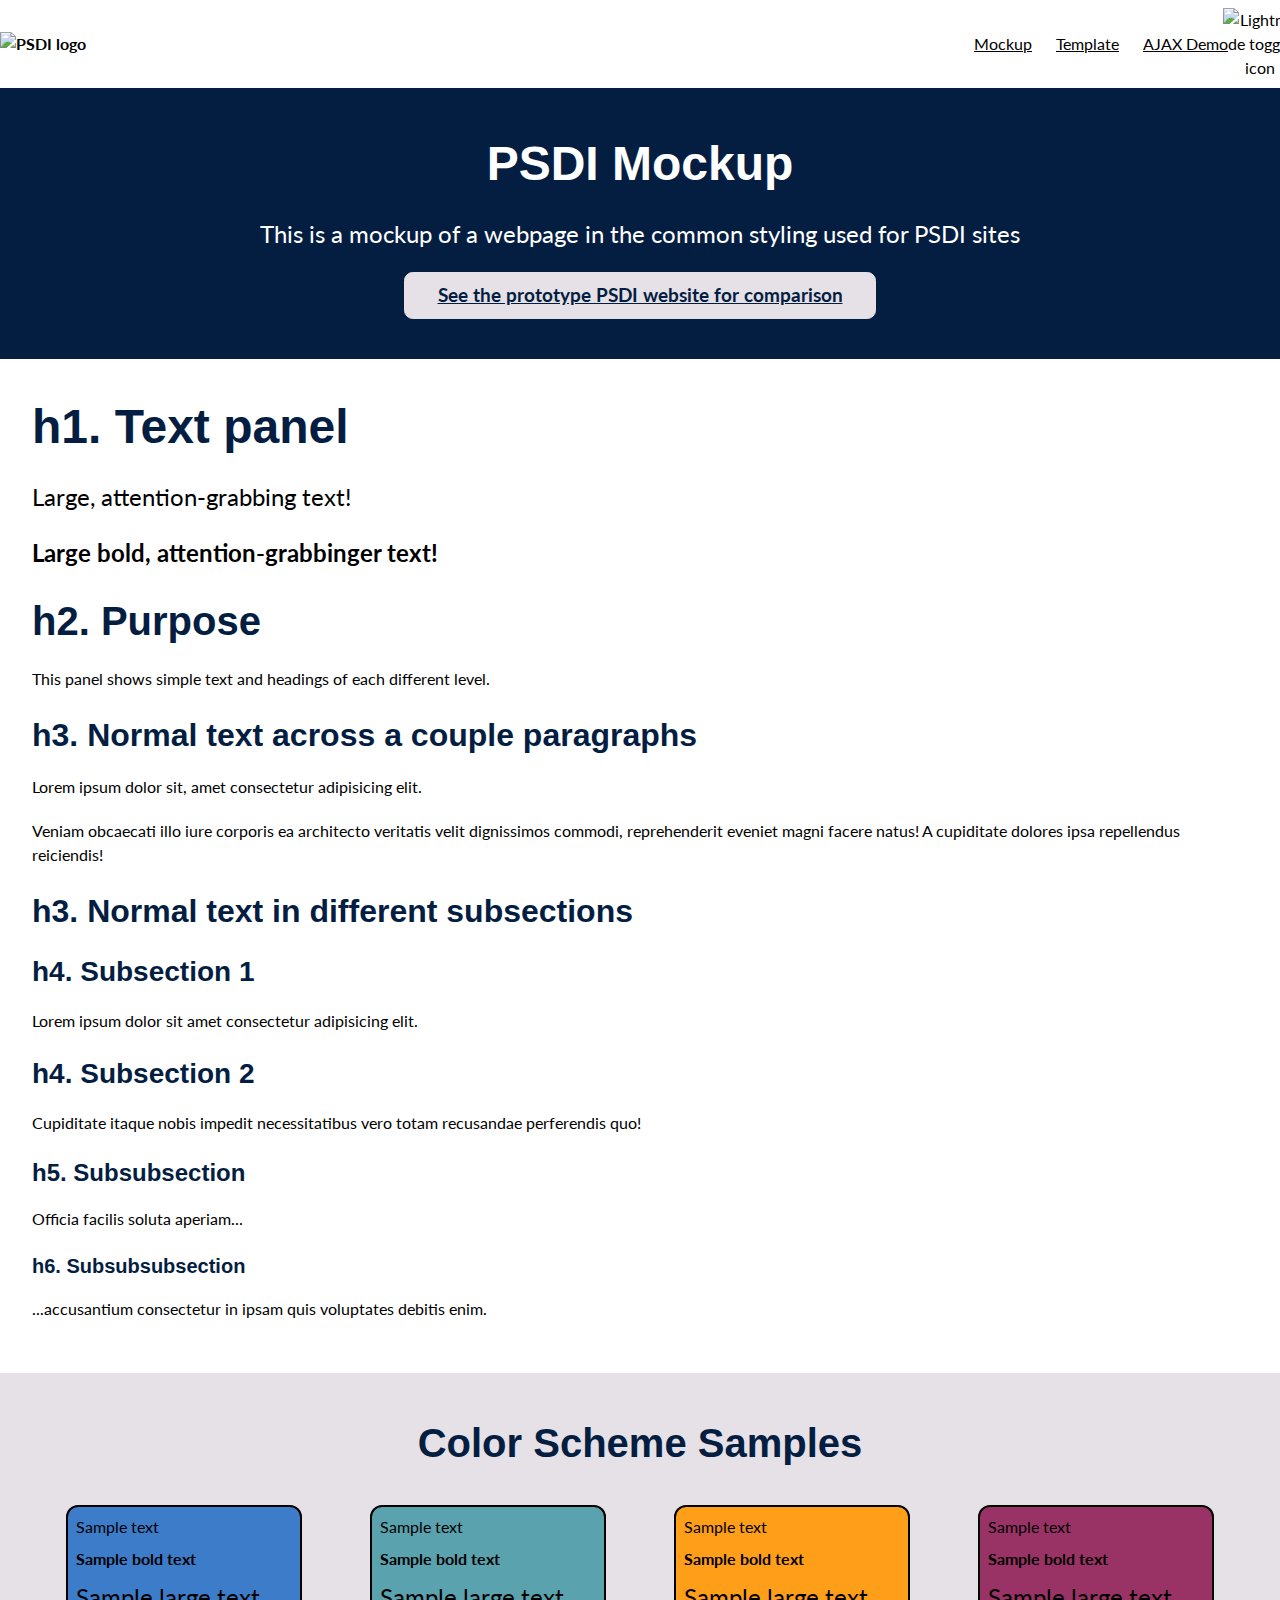
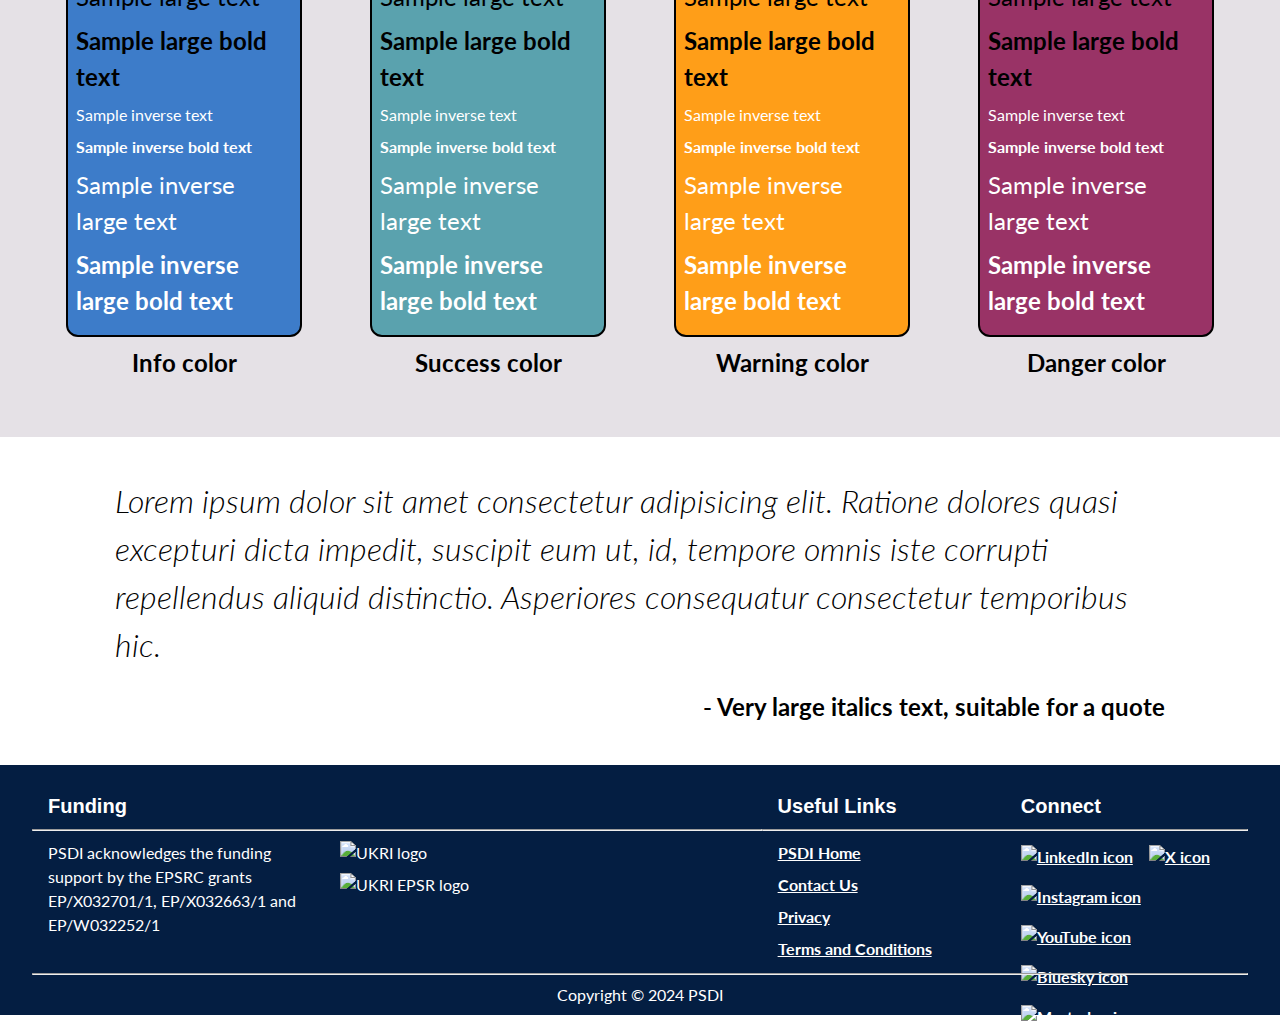
==== commit cb85f282: "Add link to demo in headers" ====
--- a/index.html
+++ b/index.html
@@ -36,6 +36,7 @@
       <div class="navbar__items navbar__items--right">
         <a href="./index.html" class="navbar__item navbar__link">Mockup</a>
         <a href="./template.html" class="navbar__item navbar__link">Template</a>
+        <a href="./ajax.html" class="navbar__item navbar__link">AJAX Demo</a>
         <button class="clean-btn color-mode-toggle" title="Switch between dark and light mode (currently light mode)"
           aria-label="Lightmode/darkmode toggle button">
           <img src="https://psdi-uk.github.io/css-template/images/lightmode-toggle-lm.svg" alt="Lightmode toggle icon"
